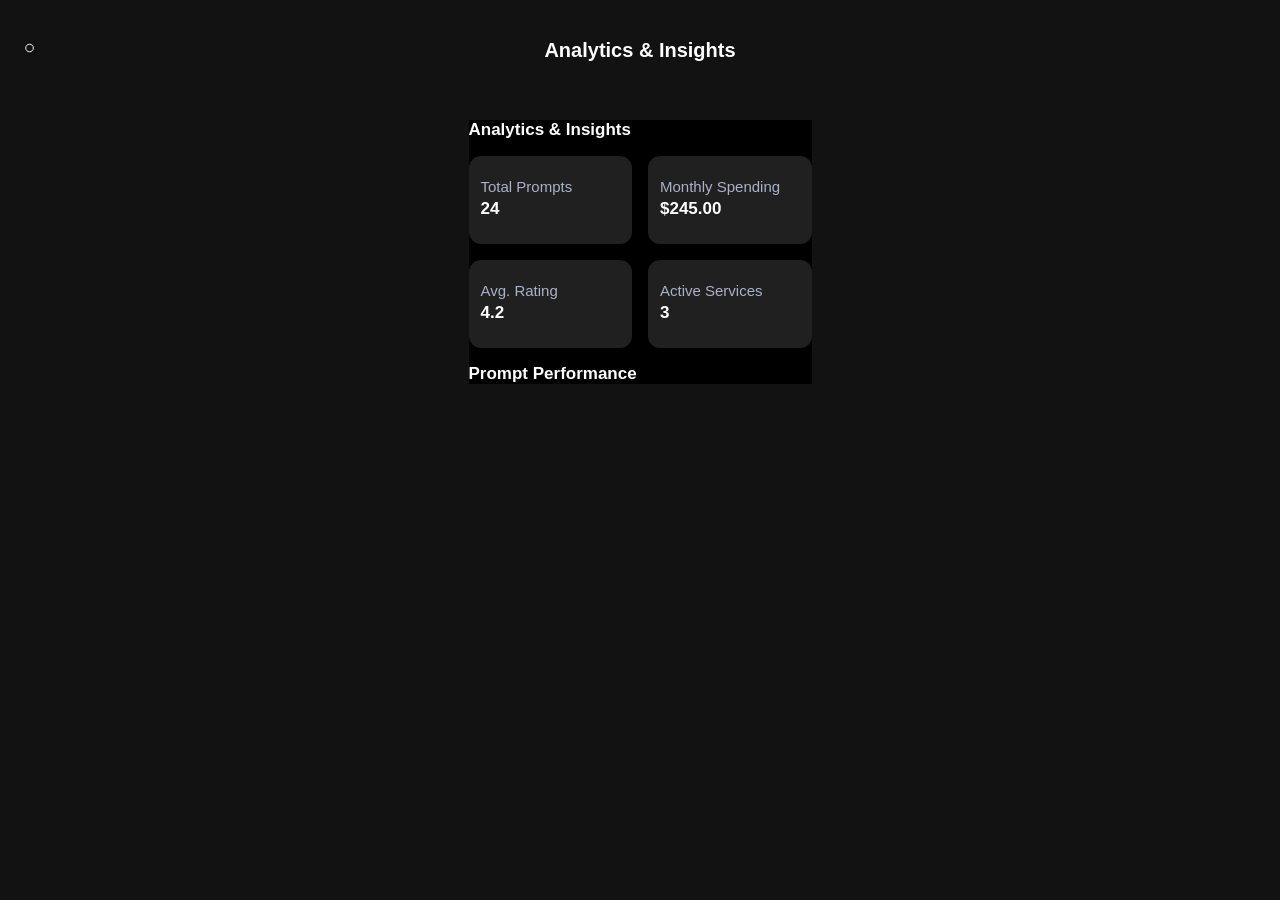
==== practice5/index.html @ f5c27abe "ы ы" ====
<!DOCTYPE html>
<html>

<head>
    <link rel="stylesheet" href="https://cdn.cursors-4u.net/cursors/animated/cute-deer-hearts-031389b1-32.css">
    <meta charset="UTF-8">
    <meta name="viewport" content="width=device-width, initial-scale=1.0">
    <link rel="icon" href="https://i.imgur.com/JF47n8c.gif">
    <title>folkstay</title>
    <link rel="stylesheet" href="style.css">
</head>

<body>
    <header class="top-panel">
        <p class="panel-center">Analytics & Insights</p>
        <div class="icon-wrapper">
            <img src="icon.svg" alt="icon1">
        </div>
    </header>
    <div class="flex-column">
        <p>Analytics & Insights</p>
        <div class="row">
            <div class="box">
                <div class="p1">
                    Total Prompts
                </div>
                <div class="p2">
                    24
                </div>
            </div>
            <div class="box">
                <div class="p1">
                    Monthly Spending
                </div>
                <div class="p2">
                    $245.00
                </div>
            </div>

        </div>
        <div class="row">
            <div class="box">
                <div class="p1">
                    Avg. Rating
                </div>
                <div class="p2">
                    4.2
                </div>
            </div>
        <div class="box">
                <div class="p1">
                    Active Services
                </div>
                <div class="p2">
                    3
                </div>
        </div>
       </div>
             <p>Prompt Performance</p>
</body>

</html>
---- practice5/style.css ----
@font-face {
    font-family: 'SFProText';
    src: url('SFProText-Semibold.ttf') format('truetype');
    font-weight: 600;
    font-style: normal;
}

@font-face {
    font-family: 'SFProText';
    src: url('SFProText-Regular.ttf') format('truetype');
    font-weight: 400;
    font-style: normal;
}

body {
    background-color: #121212;
    display: flex;
    flex-direction: column;
    align-items: flex-start;  /* ← изменил */
    justify-content: flex-start;  /* ← изменил */
    min-height: 100vh;
    font-family: 'SFProText', sans-serif;
    margin: 0;
    padding: 0;
}

.top-panel {
    position: fixed;
    top: 0;
    left: 0;
    width: 100%;
    height: 100px;
    background-color: #121212;
    display: flex;
    align-items: center;
    padding: 0 20px;
    z-index: 1000;
    box-sizing: border-box;
}

.top-panel img {
    width: 20px;
    height: 20px;
    object-fit: contain;
    margin-left: auto;
    position: relative;  
    z-index: 1002;      
    cursor: pointer;
}

.panel-center {
    position: absolute;
    left: 50%;
    transform: translateX(-50%);
    font-family: 'SFProText', sans-serif;
    font-size: 20px;
    font-weight: 600;
    color: white;
    margin: 0;
    white-space: nowrap;
    z-index: 1001;       
    pointer-events: none; 
}

.flex-column {
    display: flex;
    flex-direction: column;
    align-items: flex-start; 
    justify-content: flex-start;  
    background-color: black;
    gap: 16px;  
    width: 343px;  
    max-width: 343px; 
    margin: 120px auto 0 auto;  
    padding: 0 0px; 
    box-sizing: border-box;  
}

.flex-column p {
    margin: 0;  
    color: white;
    padding: 0px;
    width: 100%;
    font-size: 17px;
    font-weight: 600;
    text-align: left;
    box-sizing: border-box;
}

.row {
    display: flex;
    flex-direction: row;
    gap: 16px;  /* Расстояние между боксами в строке */
    width: 100%;
}

.box {
    flex: 1;  /* Боксы растягиваются равномерно */
    background-color: #202020;
    border-radius: 12px;
    text-align: left;
    padding-top:22px;
    padding-left:12px;
    box-sizing: border-box;
    height: 88px;
}

.box .p1{
    margin: 0;  
    color: #A8B2C8;
    padding: 0px;
    width: 100%;
    font-size: 15px;
    font-weight: 400;
    text-align: left;
    box-sizing: border-box;
}

.box .p2{
    margin-top: 4px;  
    color: #FFFFFF;
    padding: 0px;
    width: 100%;
    font-size: 17px;
    font-weight: 600;
    text-align: left;
    box-sizing: border-box;
}
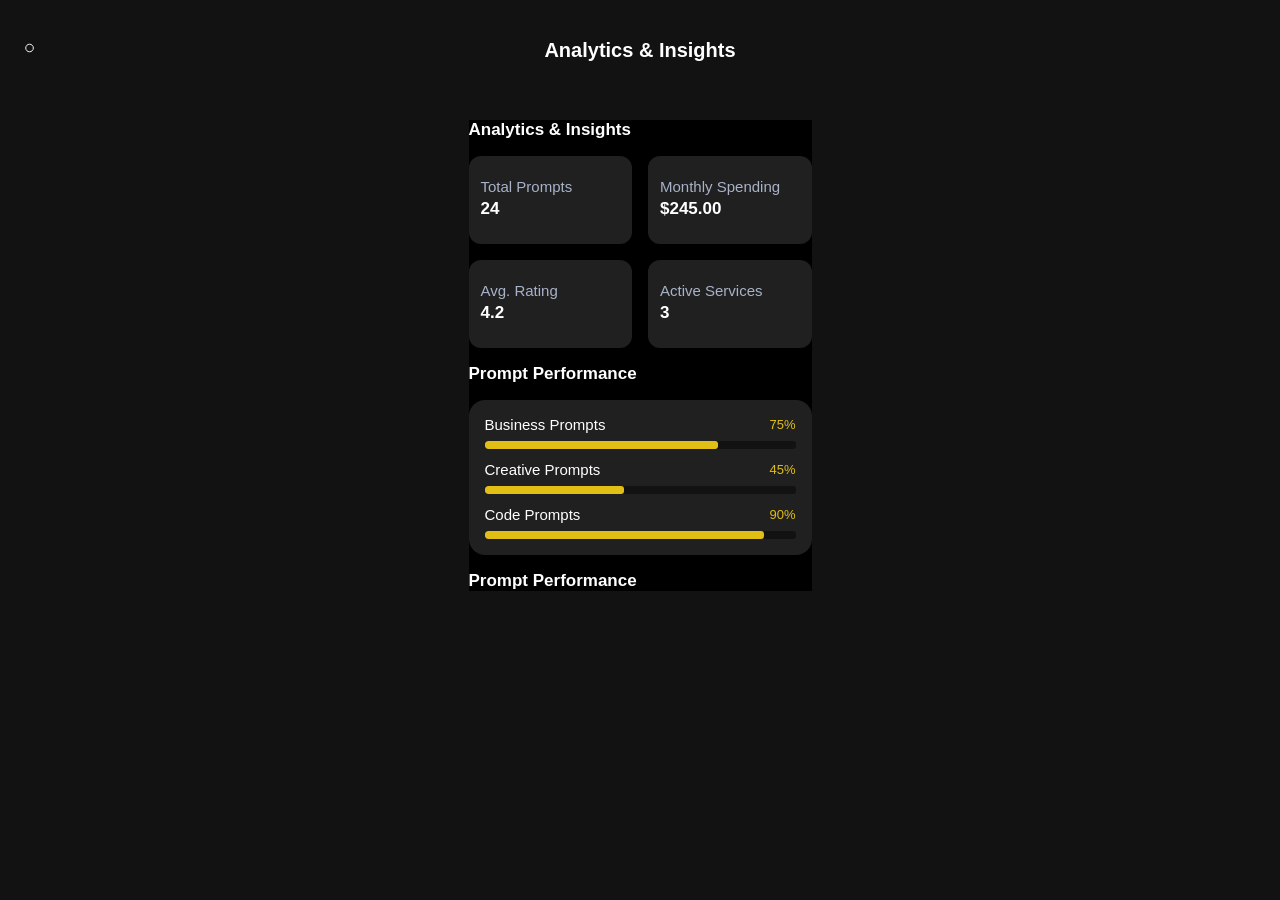
==== commit 5a84f608: "bars s" ====
--- a/practice5/index.html
+++ b/practice5/index.html
@@ -47,16 +47,53 @@
                     4.2
                 </div>
             </div>
-        <div class="box">
+            <div class="box">
                 <div class="p1">
                     Active Services
                 </div>
                 <div class="p2">
                     3
                 </div>
+            </div>
         </div>
-       </div>
-             <p>Prompt Performance</p>
+        <p>Prompt Performance</p>
+        <div class="row">
+            <div class="stats-box">
+                <!-- Строка 1 -->
+                <div class="stat-row">
+                    <div class="stat-info">
+                        <span class="stat-label">Business Prompts</span>
+                        <span class="stat-value">75%</span>
+                    </div>
+                    <div class="progress-bar">
+                        <div class="progress-fill" style="width: 75%"></div>
+                    </div>
+                </div>
+
+                <!-- Строка 2 -->
+                <div class="stat-row">
+                    <div class="stat-info">
+                        <span class="stat-label">Creative Prompts</span>
+                        <span class="stat-value">45%</span>
+                    </div>
+                    <div class="progress-bar">
+                        <div class="progress-fill" style="width: 45%"></div>
+                    </div>
+                </div>
+
+                <!-- Строка 3 -->
+                <div class="stat-row">
+                    <div class="stat-info">
+                        <span class="stat-label">Code Prompts</span>
+                        <span class="stat-value">90%</span>
+                    </div>
+                    <div class="progress-bar">
+                        <div class="progress-fill" style="width: 90%"></div>
+                    </div>
+                </div>
+            </div>
+        </div>
+        <p>Prompt Performance</p>
 </body>
 
 </html>
--- a/practice5/style.css
+++ b/practice5/style.css
@@ -16,8 +16,8 @@
     background-color: #121212;
     display: flex;
     flex-direction: column;
-    align-items: flex-start;  /* ← изменил */
-    justify-content: flex-start;  /* ← изменил */
+    align-items: flex-start; 
+    justify-content: flex-start; 
     min-height: 100vh;
     font-family: 'SFProText', sans-serif;
     margin: 0;
@@ -127,3 +127,56 @@
     box-sizing: border-box;
 }
 
+.stats-box {
+    width: 100%;
+    background-color: #202020;
+    border-radius: 16px;
+    padding: 16px;
+    box-sizing: border-box;
+}
+
+.stat-row {
+    margin-bottom: 12px;
+}
+
+.stat-row:last-child {
+    margin-bottom: 0;
+}
+
+.stat-info {
+    display: flex;
+    justify-content: space-between;
+    align-items: center;
+}
+
+.stat-label {
+    font-family: 'SFProText', sans-serif;
+    font-size: 15px;
+    font-weight: 400;
+    color: white;
+    
+}
+
+.stat-value {
+    font-family: 'SFProText', sans-serif;
+    font-size: 13px;
+    font-weight: 400;
+    color: #E1BF14;  /* Жёлтый цвет */
+}
+
+.progress-bar {
+    width: 100%;
+    height: 8px;
+    background-color: #121212;
+    border-radius: 3px;
+    overflow: hidden;
+    margin-top:8px;
+
+}
+
+.progress-fill {
+    height: 100%;
+    background-color: #E1BF14;  /* Жёлтый цвет */
+    border-radius: 3px;
+    transition: width 0.3s ease;
+}
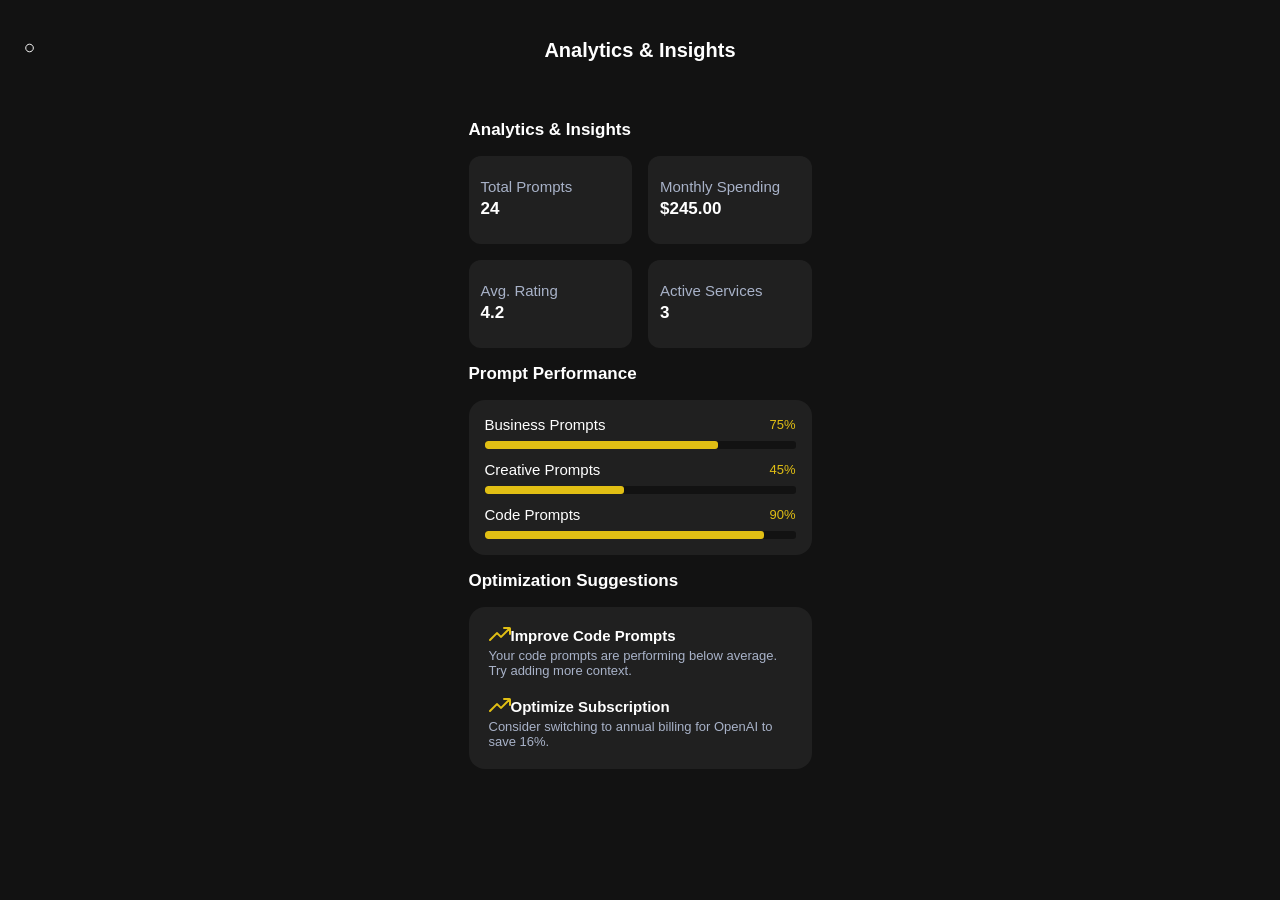
==== commit 7d57460c: "э а" ====
--- a/practice5/index.html
+++ b/practice5/index.html
@@ -93,7 +93,24 @@
                 </div>
             </div>
         </div>
-        <p>Prompt Performance</p>
+        <p>Optimization Suggestions</p>
+<div class="info-box">
+
+    <div class="info-row">
+        <div class="info-content">
+            <div class="info-title"> <img src="arrow.svg" alt="icon">Improve Code Prompts</div>
+            <div class="info-subtitle">Your code prompts are performing below average. Try adding more context.</div>
+        </div>
+    </div>
+
+    <div class="info-row">
+
+        <div class="info-content">
+            <div class="info-title">            <img src="arrow.svg" alt="icon">Optimize Subscription</div>
+            <div class="info-subtitle">Consider switching to annual billing for OpenAI to save 16%.</div>
+        </div>
+    </div>
+</div>
 </body>
 
 </html>
--- a/practice5/style.css
+++ b/practice5/style.css
@@ -67,7 +67,7 @@
     flex-direction: column;
     align-items: flex-start; 
     justify-content: flex-start;  
-    background-color: black;
+    background-color: #121212;
     gap: 16px;  
     width: 343px;  
     max-width: 343px; 
@@ -161,7 +161,7 @@
     font-family: 'SFProText', sans-serif;
     font-size: 13px;
     font-weight: 400;
-    color: #E1BF14;  /* Жёлтый цвет */
+    color: #E1BF14; 
 }
 
 .progress-bar {
@@ -176,7 +176,64 @@
 
 .progress-fill {
     height: 100%;
-    background-color: #E1BF14;  /* Жёлтый цвет */
+    background-color: #E1BF14; 
     border-radius: 3px;
     transition: width 0.3s ease;
+}
+
+
+
+.info-box {
+    width: 100%;
+    background-color: #202020;
+    border-radius: 16px;
+    padding: 20px;
+    box-sizing: border-box;
+    display: flex;
+    flex-direction: column;
+    gap: 20px;
+}
+
+.info-row {
+    display: flex;
+    align-items: center;
+    gap: 12px;
+}
+
+.info-icon {
+    flex-shrink: 0;
+    width: 24px;
+    height: 24px;
+    display: flex;
+    align-items: center;
+    justify-content: center;
+}
+
+.info-icon img {
+    width: 100%;
+    height: 100%;
+    object-fit: contain;
+}
+
+.info-content {
+    flex: 1;
+    display: flex;
+    flex-direction: column;
+    gap: 4px;
+}
+
+.info-title {
+    font-family: 'SFProText', sans-serif;
+    font-size: 15px;
+    font-weight: 600;
+    color: white;
+    margin: 0;
+}
+
+.info-subtitle {
+    font-family: 'SFProText', sans-serif;
+    font-size: 13px;
+    font-weight: 400;
+    color: #A8B2C8;  
+    margin: 0;
 }
